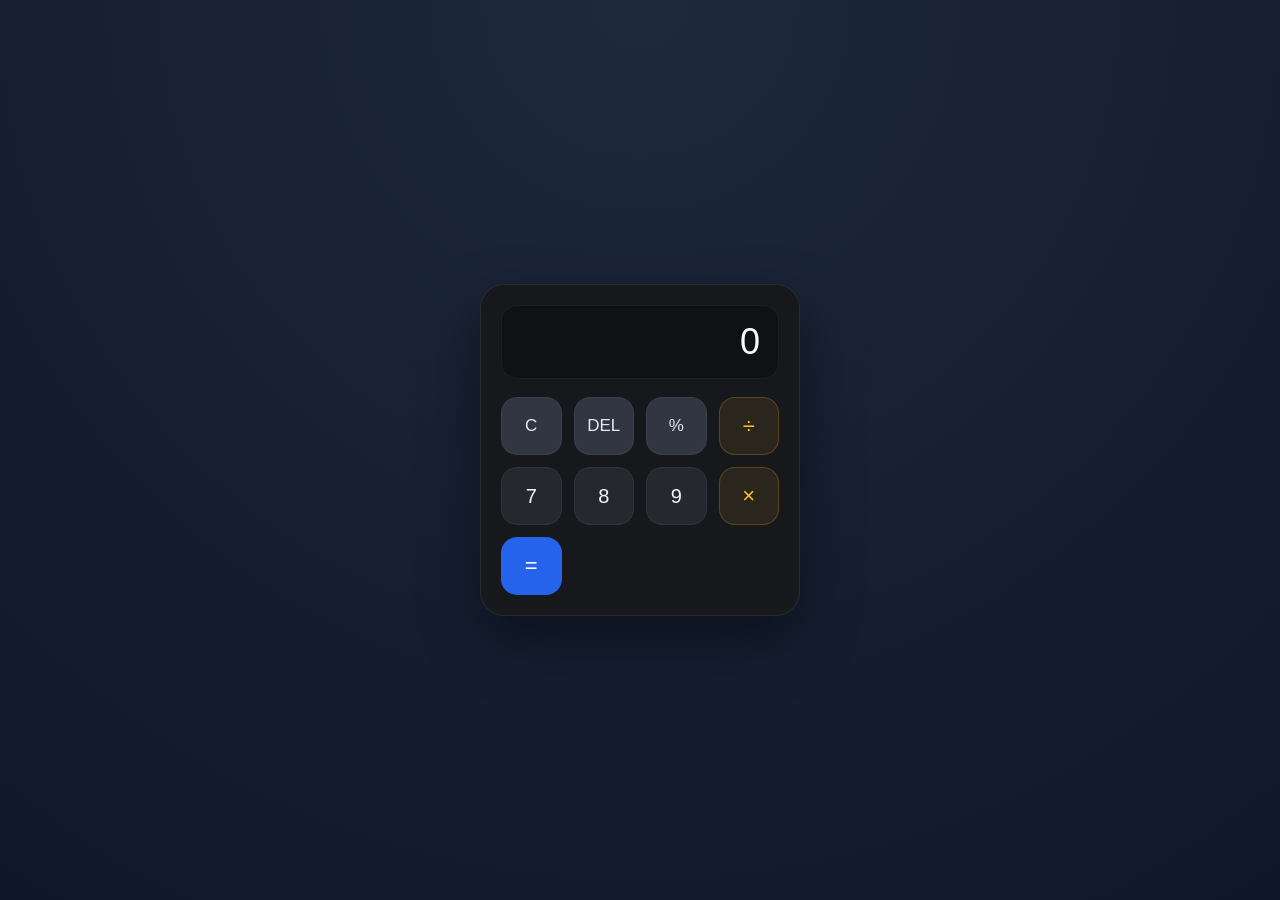
==== calculator-dcsv/index.html @ 606e5bc9 "1 phan man hinh va 1 so phim bam cua calculator them css va js" ====
<!DOCTYPE html>
<html lang="vi">
<head>
  <meta charset="UTF-8">
  <meta name="viewport" content="width=device-width, initial-scale=1.0">
  <title>Máy tính cầm tay</title>
  <link rel="stylesheet" href="style.css">
</head>
<body>
  <main class="calculator" aria-label="Máy tính cầm tay">
    <form id="calc-form">
      <section class="screen" aria-label="Màn hình hiển thị">
        <label for="display" class="sr-only">Kết quả</label>
        <input type="text" id="display" readonly value="0">
      </section>

      <section class="keypad" aria-label="Bàn phím máy tính">
        <button type="button" class="btn btn-action" onclick="clearDisplay()">C</button>
        <button type="button" class="btn btn-action" onclick="deleteLast()">DEL</button>
        <button type="button" class="btn btn-action" onclick="appendValue('%')">%</button>
        <button type="button" class="btn btn-operator" onclick="appendValue('/')">÷</button>

        <button type="button" class="btn btn-num" onclick="appendValue('7')">7</button>
        <button type="button" class="btn btn-num" onclick="appendValue('8')">8</button>
        <button type="button" class="btn btn-num" onclick="appendValue('9')">9</button>
        <button type="button" class="btn btn-operator" onclick="appendValue('*')">×</button>

        <button type="button" class="btn btn-equal" onclick="calculate()">=</button>
      </section>
    </form>
  </main>

  <script src="script.js"></script>
</body>
</html>
---- calculator-dcsv/style.css ----
* {
  box-sizing: border-box;
}

body {
  margin: 0;
  min-height: 100vh;
  display: grid;
  place-items: center;
  background: radial-gradient(circle at top, #1e293b, #0f172a);
  font-family: system-ui, -apple-system, "Segoe UI", Roboto, sans-serif;
}

.calculator {
  width: 320px;
  padding: 20px;
  border-radius: 24px;
  background: #17181c;
  border: 1px solid rgba(255, 255, 255, 0.08);
  box-shadow: 0 24px 60px rgba(0, 0, 0, 0.45);
}

.screen {
  margin-bottom: 18px;
  padding: 14px 16px;
  border-radius: 16px;
  background: #101114;
  border: 1px solid rgba(255, 255, 255, 0.06);
}

#display {
  width: 100%;
  border: none;
  background: transparent;
  color: #f8fafc;
  font-size: 36px;
  font-weight: 500;
  text-align: right;
  outline: none;
  font-variant-numeric: tabular-nums;
}

.keypad {
  display: grid;
  grid-template-columns: repeat(4, 1fr);
  gap: 12px;
}

.btn {
  height: 58px;
  border: 1px solid rgba(255, 255, 255, 0.05);
  border-radius: 16px;
  font-size: 20px;
  font-weight: 500;
  color: #f1f5f9;
  cursor: pointer;
  transition: transform 0.08s ease, background-color 0.15s ease, border-color 0.15s ease;
  font-variant-numeric: tabular-nums;
}

.btn:hover {
  filter: brightness(1.12);
}

.btn:active {
  transform: scale(0.96);
}

.btn:focus-visible {
  outline: 2px solid #38bdf8;
  outline-offset: 2px;
}

.btn-num {
  background: #262830;
}

.btn-action {
  background: #323542;
  color: #e2e8f0;
  font-size: 17px;
}

.btn-operator {
  background: #2b261d;
  color: #fbbf24;
  border-color: rgba(251, 191, 36, 0.22);
  font-size: 22px;
}

.btn-equal {
  background: #2563eb;
  color: #ffffff;
  border-color: transparent;
  font-size: 22px;
}

.btn-zero {
  grid-column: span 2;
  text-align: left;
  padding-left: 22px;
}

.sr-only {
  position: absolute;
  width: 1px;
  height: 1px;
  overflow: hidden;
  clip: rect(0, 0, 0, 0);
  white-space: nowrap;
}
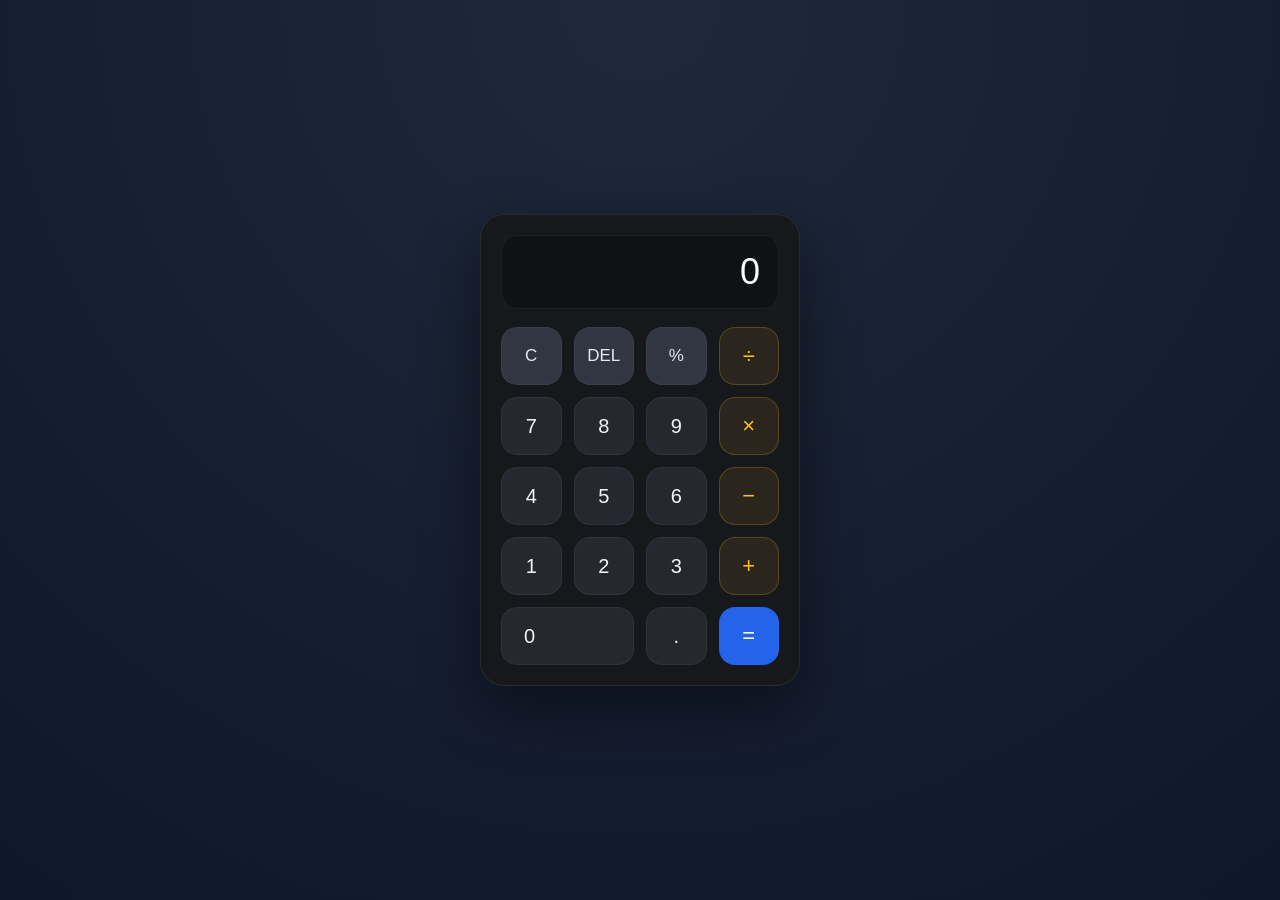
==== commit 3b13d497: "Them not nut bam va fix lai loi % phan tram ok chua" ====
--- a/calculator-dcsv/index.html
+++ b/calculator-dcsv/index.html
@@ -25,6 +25,18 @@
         <button type="button" class="btn btn-num" onclick="appendValue('9')">9</button>
         <button type="button" class="btn btn-operator" onclick="appendValue('*')">×</button>
 
+        <button type="button" class="btn btn-num" onclick="appendValue('4')">4</button>
+        <button type="button" class="btn btn-num" onclick="appendValue('5')">5</button>
+        <button type="button" class="btn btn-num" onclick="appendValue('6')">6</button>
+        <button type="button" class="btn btn-operator" onclick="appendValue('-')">−</button>
+
+        <button type="button" class="btn btn-num" onclick="appendValue('1')">1</button>
+        <button type="button" class="btn btn-num" onclick="appendValue('2')">2</button>
+        <button type="button" class="btn btn-num" onclick="appendValue('3')">3</button>
+        <button type="button" class="btn btn-operator" onclick="appendValue('+')">+</button>
+
+        <button type="button" class="btn btn-num btn-zero" onclick="appendValue('0')">0</button>
+        <button type="button" class="btn btn-num" onclick="appendValue('.')">.</button>
         <button type="button" class="btn btn-equal" onclick="calculate()">=</button>
       </section>
     </form>
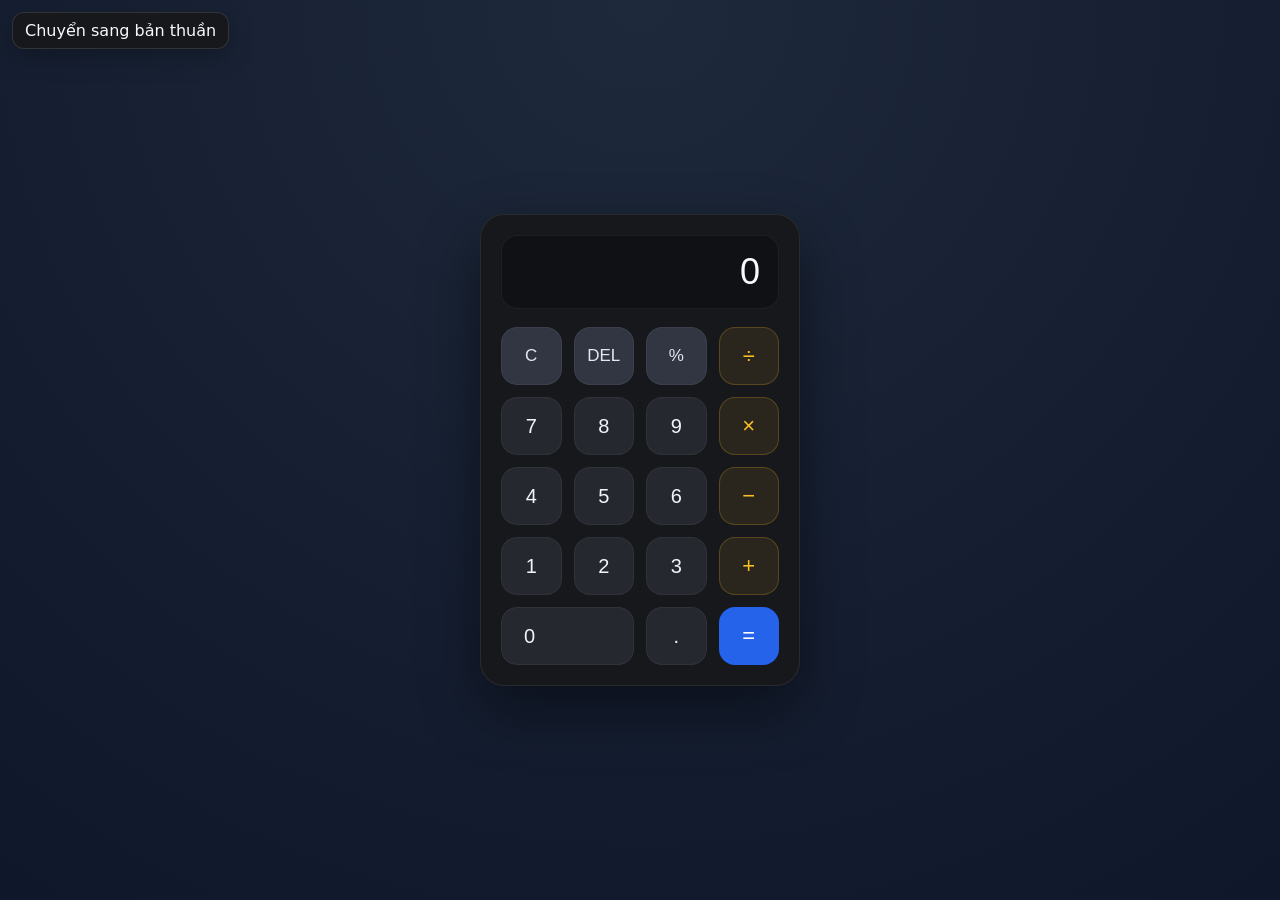
==== commit fe06cfa9: "thêm chuyển đổi giữa máy tính HTML thuần và máy tính HTML được định dạng thêm style từ CSS" ====
--- a/calculator-dcsv/index.html
+++ b/calculator-dcsv/index.html
@@ -43,5 +43,31 @@
   </main>
 
   <script src="script.js"></script>
+
+  <button id="view-toggle" type="button" onclick="toggleCalculatorView()" style="position: fixed; top: 12px; left: 12px; z-index: 1000; padding: 8px 12px; cursor: pointer;">Chuyển sang bản thuần</button>
+
+  <main id="simple-calculator" aria-label="Máy tính bản HTML thuần" style="padding-top: 56px;" hidden>
+    <h1>Máy tính đơn giản</h1>
+    <form id="simple-calc-form" onsubmit="simpleCalculate(); return false;">
+      <label for="simple-first-number">Số thứ nhất:</label>
+      <input id="simple-first-number" type="text" inputmode="decimal" required>
+      <br><br>
+      <label for="simple-operator">Phép tính:</label>
+      <select id="simple-operator">
+        <option value="+">Cộng</option>
+        <option value="-">Trừ</option>
+        <option value="*">Nhân</option>
+        <option value="/">Chia</option>
+      </select>
+      <br><br>
+      <label for="simple-second-number">Số thứ hai:</label>
+      <input id="simple-second-number" type="text" inputmode="decimal" required>
+      <br><br>
+      <button type="submit">Tính kết quả</button>
+      <button type="button" onclick="simpleClearDisplay()">Nhập lại</button>
+    </form>
+    <h1>Kết quả</h1>
+    <output id="simple-result" aria-live="polite"></output>
+  </main>
 </body>
 </html>
--- a/calculator-dcsv/style.css
+++ b/calculator-dcsv/style.css
@@ -108,4 +108,22 @@
   overflow: hidden;
   clip: rect(0, 0, 0, 0);
   white-space: nowrap;
+}
+
+#view-toggle {
+  border: 1px solid rgba(255, 255, 255, 0.12);
+  border-radius: 12px;
+  background: #17181c;
+  color: #f8fafc;
+  font: inherit;
+  box-shadow: 0 8px 24px rgba(0, 0, 0, 0.25);
+}
+
+#view-toggle:hover {
+  background: #262830;
+}
+
+#view-toggle:focus-visible {
+  outline: 2px solid #38bdf8;
+  outline-offset: 2px;
 }
